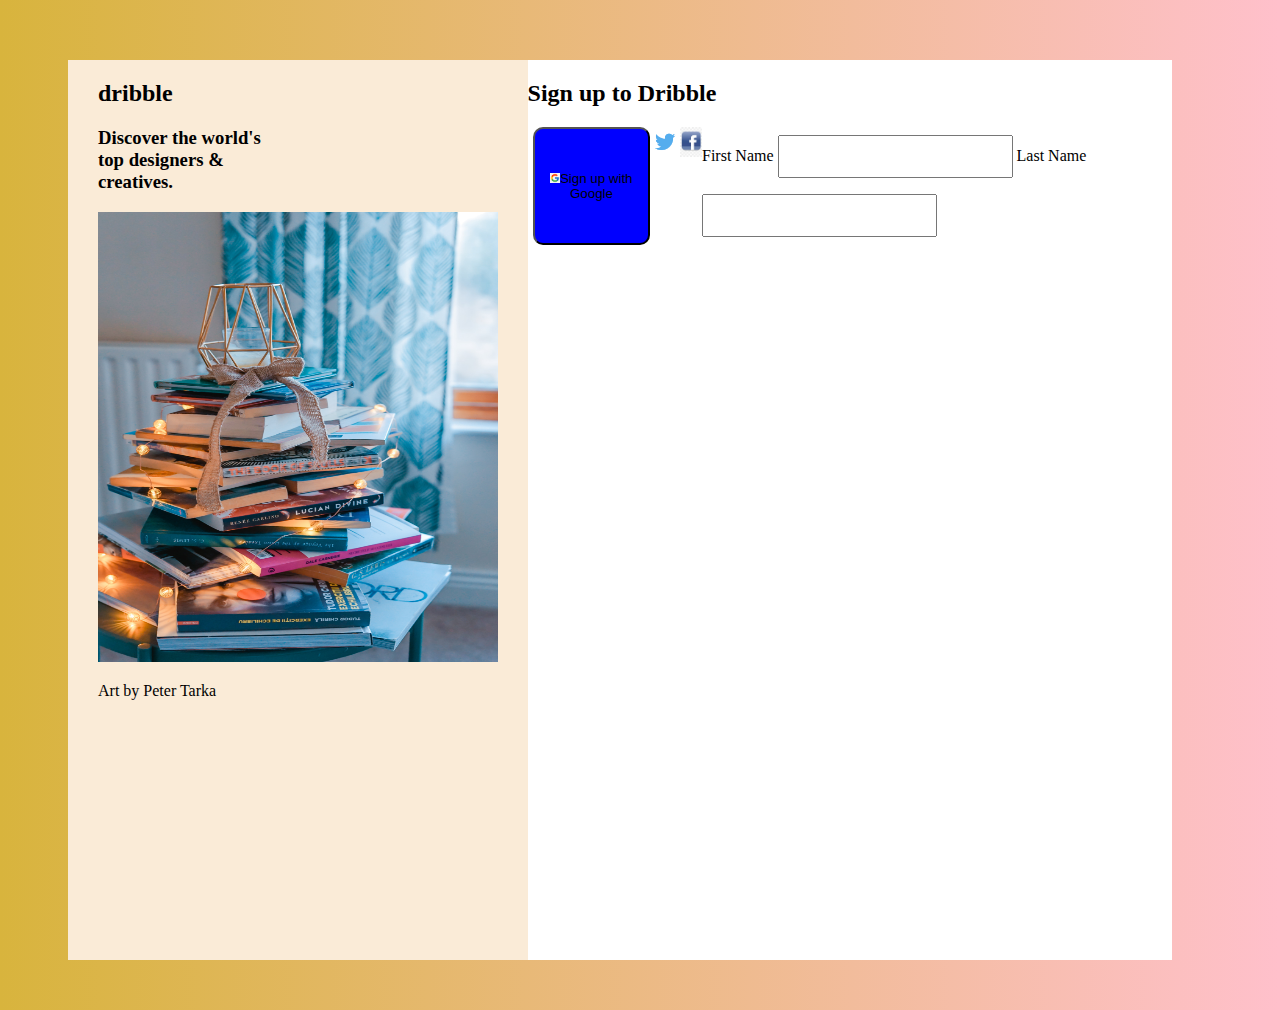
==== index.html @ 08b9e617 "initial commit" ====
<!DOCTYPE html>
<html lang="en">

<head>
    <meta charset="UTF-8">
    <meta http-equiv="X-UA-Compatible" content="IE=edge">
    <meta name="viewport" content="width=device-width, initial-scale=1.0">
    <link rel="stylesheet" href="/styles.css">
    <link rel="stylesheet" href="path/to/font-awesome/css/font-awesome.min.css">

    <title>Form</title>
</head>

<body>
    <div class="container">
        <div class="box1">
            <h2>dribble</h2>
            <h3>Discover the world's <br>top designers & <br>creatives.</h3>
            <img src="/images/toa-heftiba-ip9R11FMbV8-unsplash.jpg" alt="image" height="450px" width="400px">
           <br> <p>Art by Peter Tarka</p>
        </div>
        <div class="box2">
            <h2>Sign up to Dribble</h2>
            <div id="icons">
                <button id="btn">  <img src="/images/google.png" alt="Google" height="10px" ></i></i>Sign up with Google</button> 
                <img src="/images/twitter.png" alt="" height="30px">
                <img src="/images/facebook.jpeg" alt="facebook" height="30px">

<form>
    <label for="fname">First Name</label>
    <input type="text" id="fname" name="fname">
    <label for="lname">Last Name</label>
    <input type="text" id="lname" name="lname">
  </form>
            </div>
           
            
        </div>
    </div>
</body>

</html>
---- styles.css ----
body{
    background-image: linear-gradient(to right,rgb(216, 180, 61),pink);
    height: 100vh;
}
.container{
    display: flex;
    align-items: center;
    margin: 10px 30px 10px 10px;
    padding: 50px 70px 50px 50px;
}
.box1{
    
    background-color: antiquewhite;
    height: 100vh;
    width: 40vw;
    padding-left: 30px;
}
.box2{
background-color: white;
height: 100vh;
width: 60vw;
}
button{
    background-color: rgb(240, 240, 248);
}
#icons{
    display: flex;
    padding-left: 5px;

}
#btn{
    background-color: blue;
    border-radius: 10px;
}
input[type=text] {
    width: 50%;
    padding: 12px 20px;
    margin: 8px 0;
    box-sizing: border-box;
  }
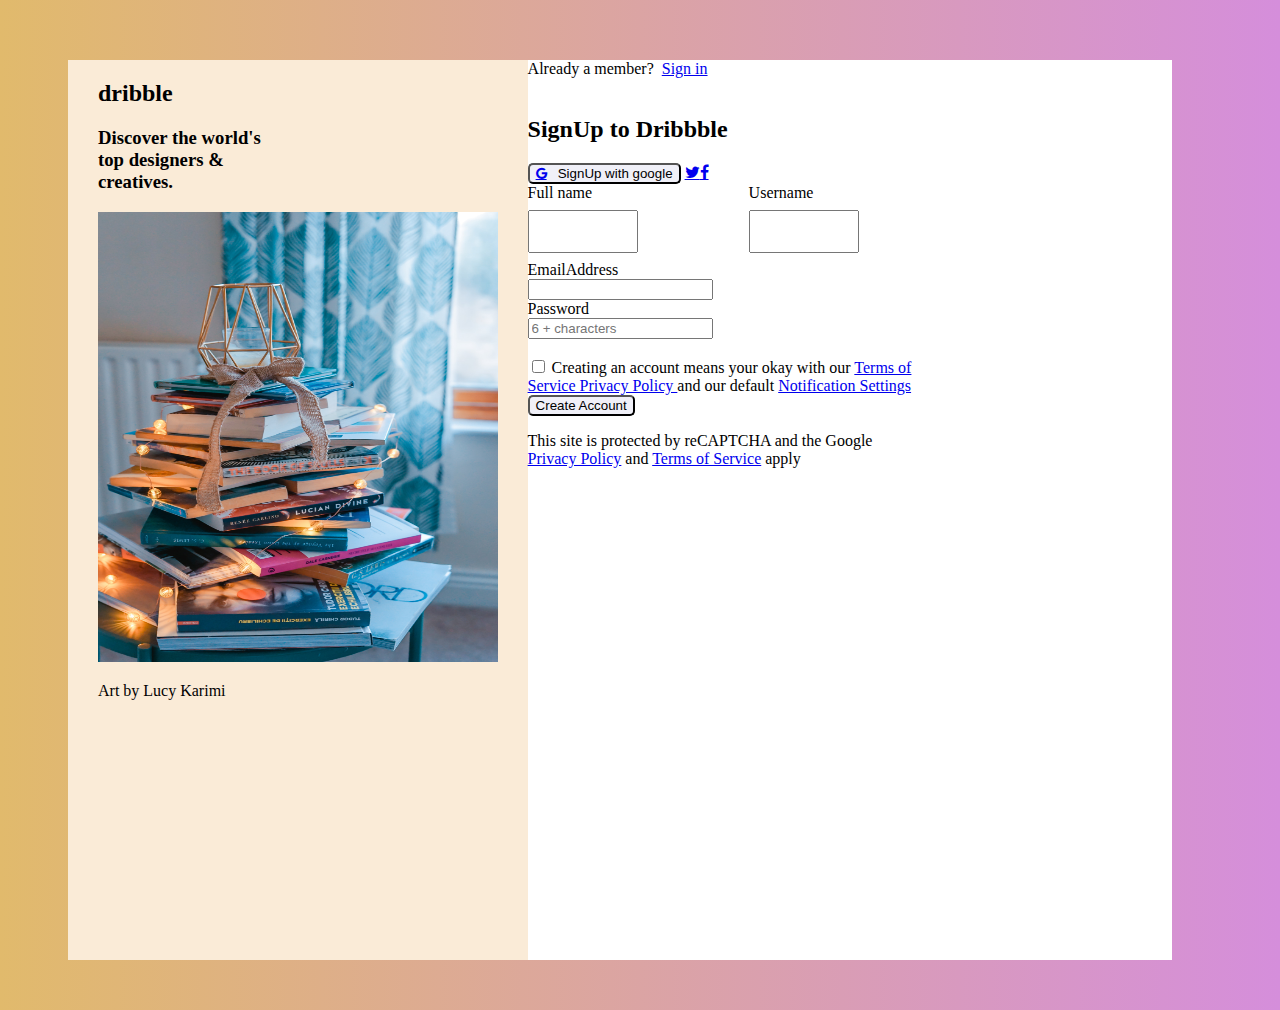
==== commit e2f8f30b: "added sign in page and styling" ====
--- a/index.html
+++ b/index.html
@@ -1,12 +1,23 @@
 <!DOCTYPE html>
 <html lang="en">
-
 <head>
     <meta charset="UTF-8">
     <meta http-equiv="X-UA-Compatible" content="IE=edge">
     <meta name="viewport" content="width=device-width, initial-scale=1.0">
+    <link rel="stylesheet" href="https://fonts.googleapis.com/icon?family=Material+Icons">
+    <link rel="stylesheet" href="https://cdnjs.cloudflare.com/ajax/libs/font-awesome/4.7.0/css/font-awesome.min.css">
+    <link rel="preconnect" href="https://fonts.googleapis.com">
+    <link rel="preconnect" href="https://fonts.gstatic.com" crossorigin>
+    <link
+        href="https://fonts.googleapis.com/css2?family=Dancing+Script&family=Poppins:ital,wght@0,300;1,200;1,300;1,400&family=Ubuntu:ital,wght@0,400;1,300&display=swap"
+        rel="stylesheet">
+    <link rel="preconnect" href="https://fonts.googleapis.com">
+    <link rel="preconnect" href="https://fonts.gstatic.com" crossorigin>
+    <link
+        href="https://fonts.googleapis.com/css2?family=Akshar&family=Dancing+Script&family=Poppins:ital,wght@0,300;1,200;1,300;1,400&family=Ubuntu:ital,wght@0,400;1,300&display=swap"
+        rel="stylesheet">
+
     <link rel="stylesheet" href="/styles.css">
-    <link rel="stylesheet" href="path/to/font-awesome/css/font-awesome.min.css">
 
     <title>Form</title>
 </head>
@@ -17,25 +28,49 @@
             <h2>dribble</h2>
             <h3>Discover the world's <br>top designers & <br>creatives.</h3>
             <img src="/images/toa-heftiba-ip9R11FMbV8-unsplash.jpg" alt="image" height="450px" width="400px">
-           <br> <p>Art by Peter Tarka</p>
+            <br>
+            <p>Art by Lucy Karimi</p>
         </div>
         <div class="box2">
-            <h2>Sign up to Dribble</h2>
-            <div id="icons">
-                <button id="btn">  <img src="/images/google.png" alt="Google" height="10px" ></i></i>Sign up with Google</button> 
-                <img src="/images/twitter.png" alt="" height="30px">
-                <img src="/images/facebook.jpeg" alt="facebook" height="30px">
+            <header>Already a member? &nbsp;<a href="signin.html">Sign in</a></header> <br>
+            <h2>SignUp to Dribbble </h2>
+            <button class="button"><a href="#" class="fa fa-google"></a> &nbsp; SignUp with google</button> <span>
+                <a href="https://www.twitter.com/" class="fa fa-twitter"></a><a href="https://www.facebook.com/"
+                    class="fa fa-facebook"></a></span> <br>
 
-<form>
-    <label for="fname">First Name</label>
-    <input type="text" id="fname" name="fname">
-    <label for="lname">Last Name</label>
-    <input type="text" id="lname" name="lname">
-  </form>
+            <div class="form1">
+                <div>
+                    <label class="label" for="Full Name"> Full name</label> <br>
+                    <input class="input" type="text">
+                </div>
+                <div>
+                    <label class="label" for="Username">Username</label> <br>
+                    <input class="input" type="text">
+                </div>
+
             </div>
-           
-            
+            <div class="email">
+                <label for="Email Address">EmailAddress</label> <br>
+                <input type="email">
+            </div>
+            <div class="password">
+                <label for="password">Password</label> <br>
+                <input type="password" placeholder="6 + characters"> <br> <br>
+            </div>
+            <div class="checkbox">
+                <input type="checkbox"> Creating an account means your okay with our <a href="#">Terms of
+                    <br>Service Privacy Policy </a> and our default <a href="#">Notification Settings</a> <br>
+
+
+            </div>
+            <button class="account">Create Account</button>
+            <p>This site is protected by reCAPTCHA and the Google <br> <a href="#">Privacy Policy</a> and <a
+                    href="#">Terms of Service</a> apply</p>
         </div>
+
+    </div>
+
+    </div>
     </div>
 </body>
 
--- a/styles.css
+++ b/styles.css
@@ -1,40 +1,42 @@
-body{
-    background-image: linear-gradient(to right,rgb(216, 180, 61),pink);
-    height: 100vh;
+body {
+    background-image:linear-gradient(to right,#E1BA6C,#D58EDB);
+  height: 100vh;
 }
-.container{
-    display: flex;
-    align-items: center;
-    margin: 10px 30px 10px 10px;
-    padding: 50px 70px 50px 50px;
+.container {
+  display: flex;
+  align-items: center;
+  margin: 10px 30px 10px 10px;
+  padding: 50px 70px 50px 50px;
 }
-.box1{
-    
-    background-color: antiquewhite;
-    height: 100vh;
-    width: 40vw;
-    padding-left: 30px;
+.box1 {
+  background-color: antiquewhite;
+  height: 100vh;
+  width: 40vw;
+  padding-left: 30px;
 }
-.box2{
-background-color: white;
-height: 100vh;
-width: 60vw;
+.box2 {
+  background-color: white;
+  height: 100vh;
+  width: 60vw;
 }
-button{
-    background-color: rgb(240, 240, 248);
+button {
+  background-color: rgb(240, 240, 248);
+  border-radius: 5px;
 }
-#icons{
-    display: flex;
-    padding-left: 5px;
-
+#icons {
+  display: flex;
+  padding-left: 5px;
 }
-#btn{
-    background-color: blue;
-    border-radius: 10px;
+#btn {
+  background-color: blue;
+  border-radius: 10px;
 }
-input[type=text] {
-    width: 50%;
-    padding: 12px 20px;
-    margin: 8px 0;
-    box-sizing: border-box;
-  }+input[type="text"] {
+  width: 50%;
+  padding: 12px 20px;
+  margin: 8px 0;
+  box-sizing: border-box;
+}
+.form1{
+  display: flex;
+}
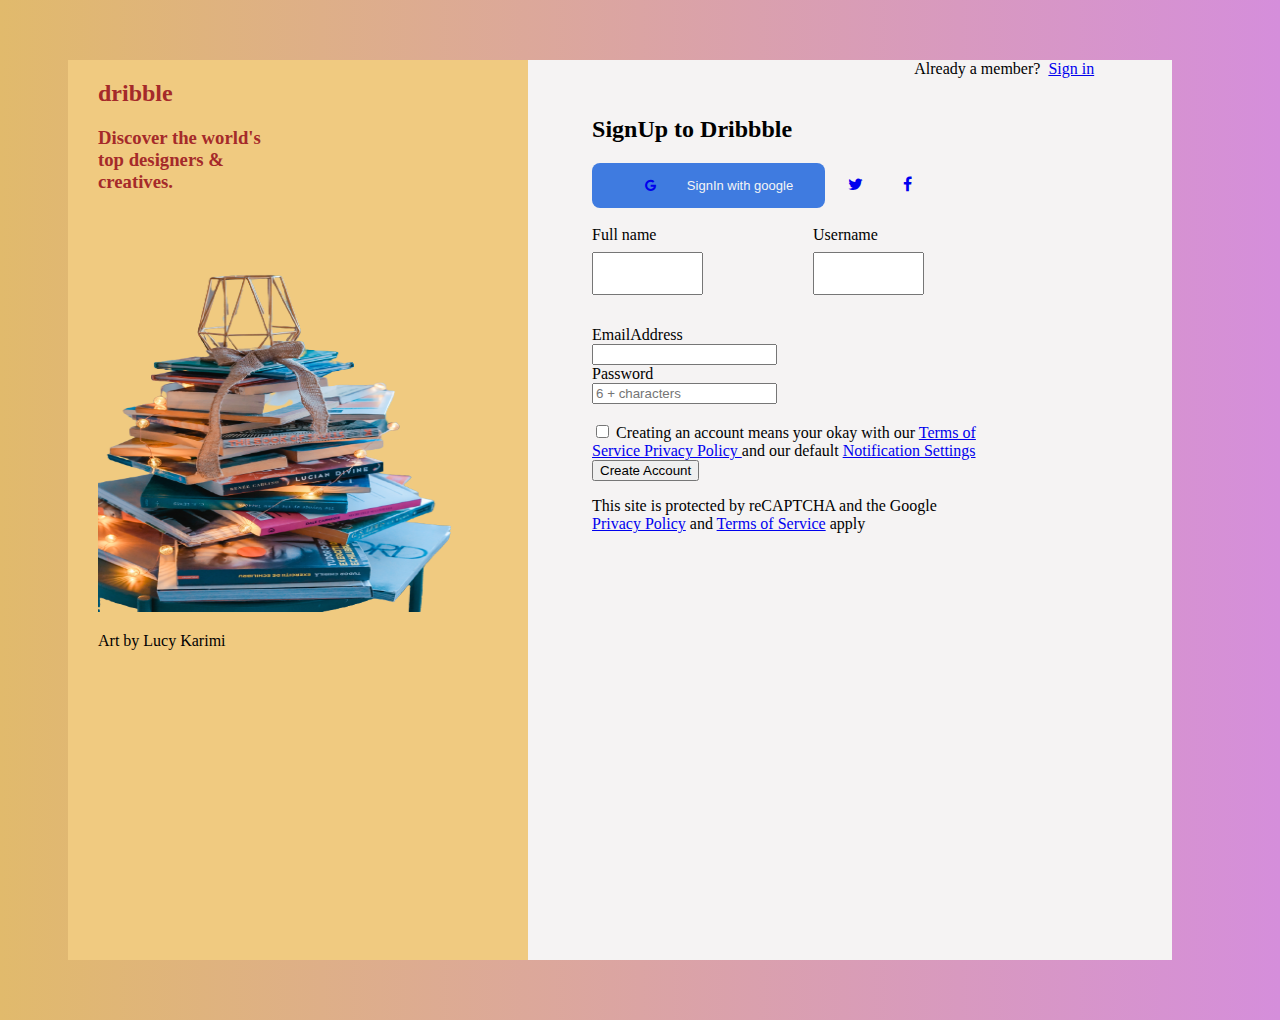
==== commit e0b44e95: "removed image background and modified styles" ====
--- a/index.html
+++ b/index.html
@@ -1,5 +1,6 @@
 <!DOCTYPE html>
 <html lang="en">
+
 <head>
     <meta charset="UTF-8">
     <meta http-equiv="X-UA-Compatible" content="IE=edge">
@@ -25,49 +26,51 @@
 <body>
     <div class="container">
         <div class="box1">
-            <h2>dribble</h2>
+            <h2 class="header1">dribble</h2>
             <h3>Discover the world's <br>top designers & <br>creatives.</h3>
-            <img src="/images/toa-heftiba-ip9R11FMbV8-unsplash.jpg" alt="image" height="450px" width="400px">
+            <img src="/images/toa-heftiba-ip9R11FMbV8-unsplash-removebg-preview.png" alt="image" height="400px" width="400px">
             <br>
             <p>Art by Lucy Karimi</p>
         </div>
         <div class="box2">
             <header>Already a member? &nbsp;<a href="signin.html">Sign in</a></header> <br>
+            <div class="fullform">
+
             <h2>SignUp to Dribbble </h2>
-            <button class="button"><a href="#" class="fa fa-google"></a> &nbsp; SignUp with google</button> <span>
+
+            <button class="button"><a href="#" class="fa fa-google"></a> &nbsp; SignIn with google</button> <span>
                 <a href="https://www.twitter.com/" class="fa fa-twitter"></a><a href="https://www.facebook.com/"
-                    class="fa fa-facebook"></a></span> <br>
+                    class="fa fa-facebook"></a></span> <br> <br>
+                <div class="form1">
+                    <div>
+                        <label class="label" for="Full Name"> Full name</label> <br>
+                        <input class="input" type="text">
+                    </div>
+                    <div>
+                        <label class="label" for="Username">Username</label> <br>
+                        <input class="input" type="text">
+                    </div>
 
-            <div class="form1">
-                <div>
-                    <label class="label" for="Full Name"> Full name</label> <br>
-                    <input class="input" type="text">
                 </div>
-                <div>
-                    <label class="label" for="Username">Username</label> <br>
-                    <input class="input" type="text">
+                <div class="email">
+                    <label for="Email Address">EmailAddress</label> <br>
+                    <input type="email">
                 </div>
-
-            </div>
-            <div class="email">
-                <label for="Email Address">EmailAddress</label> <br>
-                <input type="email">
-            </div>
-            <div class="password">
-                <label for="password">Password</label> <br>
-                <input type="password" placeholder="6 + characters"> <br> <br>
-            </div>
-            <div class="checkbox">
-                <input type="checkbox"> Creating an account means your okay with our <a href="#">Terms of
-                    <br>Service Privacy Policy </a> and our default <a href="#">Notification Settings</a> <br>
+                <div class="password">
+                    <label for="password">Password</label> <br>
+                    <input type="password" placeholder="6 + characters"> <br> <br>
+                </div>
+                <div class="checkbox">
+                    <input type="checkbox"> Creating an account means your okay with our <a href="#">Terms of
+                        <br>Service Privacy Policy </a> and our default <a href="#">Notification Settings</a> <br>
 
 
+                </div>
+                <button class="account">Create Account</button>
+                <p>This site is protected by reCAPTCHA and the Google <br> <a href="#">Privacy Policy</a> and <a
+                        href="#">Terms of Service</a> apply</p>
             </div>
-            <button class="account">Create Account</button>
-            <p>This site is protected by reCAPTCHA and the Google <br> <a href="#">Privacy Policy</a> and <a
-                    href="#">Terms of Service</a> apply</p>
         </div>
-
     </div>
 
     </div>
--- a/styles.css
+++ b/styles.css
@@ -1,6 +1,12 @@
 body {
-    background-image:linear-gradient(to right,#E1BA6C,#D58EDB);
-  height: 100vh;
+  background-image: linear-gradient(to right, #e1ba6c, #d58edb);
+  align-items: center;
+}
+.header1{
+  color: brown;
+}
+h3{
+  color: brown;
 }
 .container {
   display: flex;
@@ -8,27 +14,41 @@
   margin: 10px 30px 10px 10px;
   padding: 50px 70px 50px 50px;
 }
+header{
+  margin-left: 60%;
+
+}
 .box1 {
-  background-color: antiquewhite;
+  background-color: #f0ca80;
   height: 100vh;
   width: 40vw;
   padding-left: 30px;
 }
 .box2 {
-  background-color: white;
+  background-color: rgb(245, 243, 243);
   height: 100vh;
   width: 60vw;
 }
-button {
-  background-color: rgb(240, 240, 248);
-  border-radius: 5px;
+.button {
+  align-items: center;
+  background-color: #3f7be0;
+  color: whitesmoke;
+  border: none;
+  border-radius: 8px;
+  padding: 15px 32px;
+  text-align: center;
+  text-decoration: none;
+  display: inline-block;
+  font-size: 13px;
 }
-#icons {
-  display: flex;
-  padding-left: 5px;
+.fa {
+  padding: 1px;
+  width: 50px;
+  text-align: center;
+  text-decoration: none;
 }
 #btn {
-  background-color: blue;
+  background-color: rgb(15, 15, 247);
   border-radius: 10px;
 }
 input[type="text"] {
@@ -37,6 +57,11 @@
   margin: 8px 0;
   box-sizing: border-box;
 }
-.form1{
+.form1 {
   display: flex;
+  height: 100px ;
+
 }
+.fullform{
+  margin-left: 10%;
+}
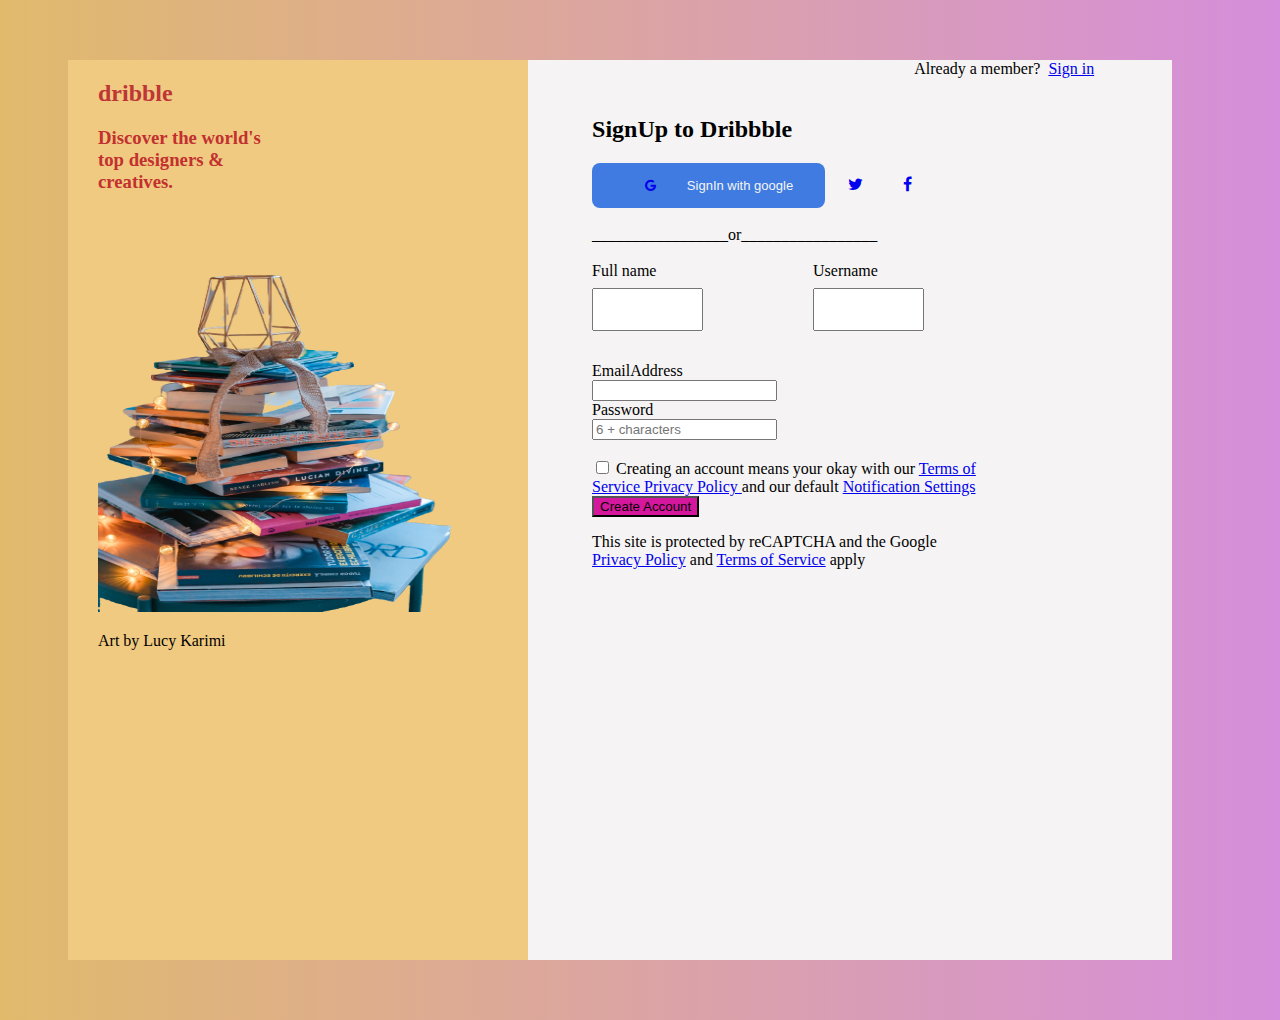
==== commit 4eeb85ca: "added lines and styled" ====
--- a/index.html
+++ b/index.html
@@ -28,7 +28,8 @@
         <div class="box1">
             <h2 class="header1">dribble</h2>
             <h3>Discover the world's <br>top designers & <br>creatives.</h3>
-            <img src="/images/toa-heftiba-ip9R11FMbV8-unsplash-removebg-preview.png" alt="image" height="400px" width="400px">
+            <img src="/images/toa-heftiba-ip9R11FMbV8-unsplash-removebg-preview.png" alt="image" height="400px"
+                width="400px">
             <br>
             <p>Art by Lucy Karimi</p>
         </div>
@@ -36,11 +37,15 @@
             <header>Already a member? &nbsp;<a href="signin.html">Sign in</a></header> <br>
             <div class="fullform">
 
-            <h2>SignUp to Dribbble </h2>
+                <h2>SignUp to Dribbble </h2>
 
-            <button class="button"><a href="#" class="fa fa-google"></a> &nbsp; SignIn with google</button> <span>
-                <a href="https://www.twitter.com/" class="fa fa-twitter"></a><a href="https://www.facebook.com/"
-                    class="fa fa-facebook"></a></span> <br> <br>
+                <button class="button"><a href="#" class="fa fa-google"></a> &nbsp; SignIn with google</button> <span>
+                    <a href="https://www.twitter.com/" class="fa fa-twitter"></a><a href="https://www.facebook.com/"
+                        class="fa fa-facebook"></a></span> <br> <br>
+                <div class="line">
+                    <h>_________________or_________________</h>
+                </div>
+                <br>
                 <div class="form1">
                     <div>
                         <label class="label" for="Full Name"> Full name</label> <br>
--- a/styles.css
+++ b/styles.css
@@ -3,10 +3,10 @@
   align-items: center;
 }
 .header1{
-  color: brown;
+  color: rgb(190, 54, 54);
 }
 h3{
-  color: brown;
+  color: rgb(194, 48, 48);
 }
 .container {
   display: flex;
@@ -16,6 +16,10 @@
 }
 header{
   margin-left: 60%;
+
+}
+.class{
+  padding-left: 150px;
 
 }
 .box1 {
@@ -41,6 +45,9 @@
   display: inline-block;
   font-size: 13px;
 }
+.account{
+  background-color: rgb(212, 23, 156);
+}
 .fa {
   padding: 1px;
   width: 50px;
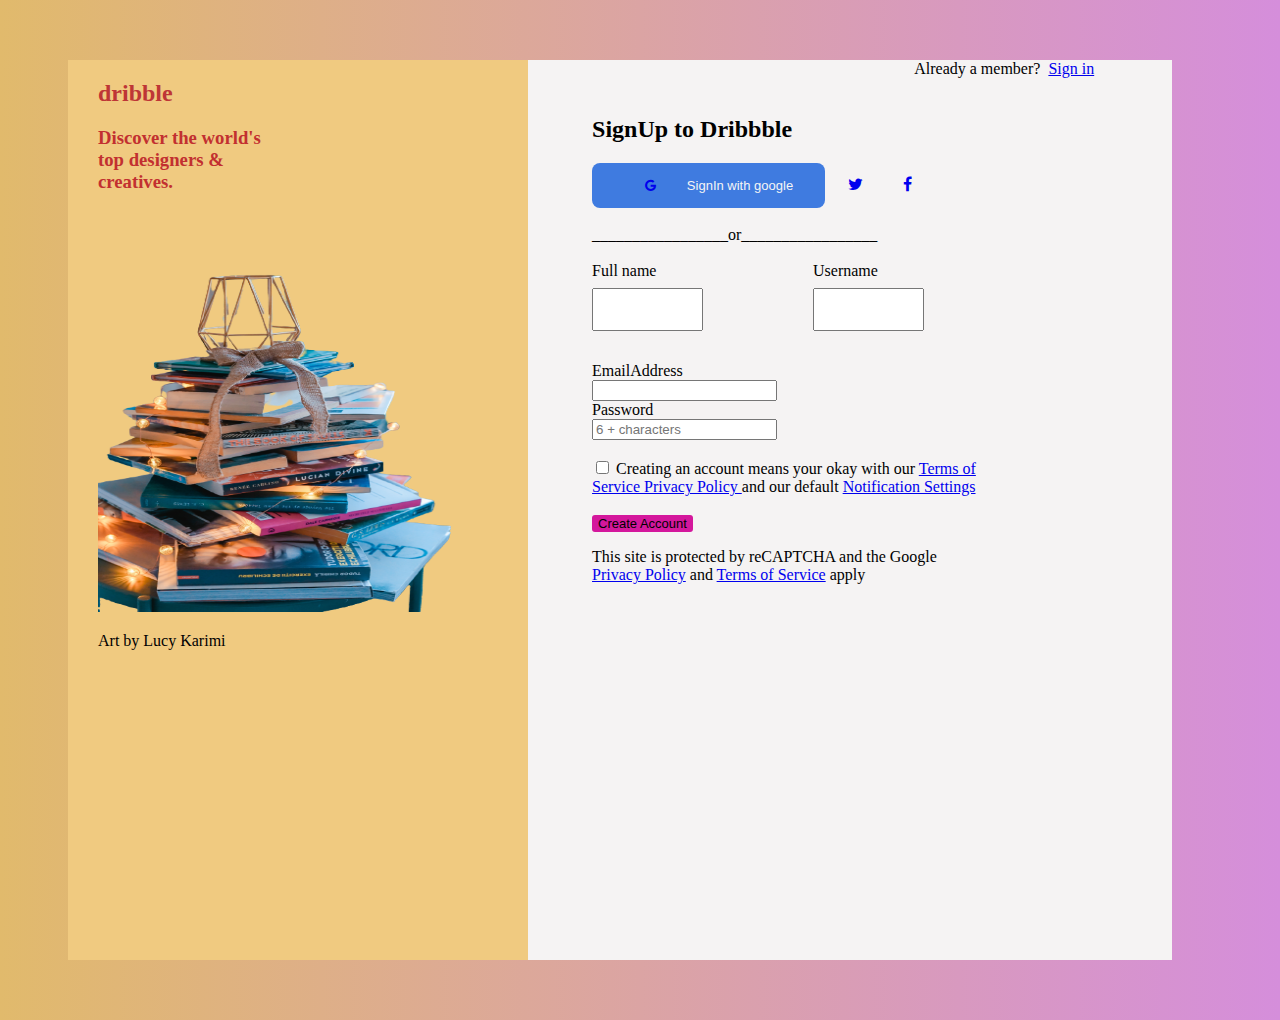
==== commit 2f65adbd: "styled button" ====
--- a/index.html
+++ b/index.html
@@ -71,7 +71,9 @@
 
 
                 </div>
+                <br>
                 <button class="account">Create Account</button>
+                <br>
                 <p>This site is protected by reCAPTCHA and the Google <br> <a href="#">Privacy Policy</a> and <a
                         href="#">Terms of Service</a> apply</p>
             </div>
--- a/styles.css
+++ b/styles.css
@@ -47,6 +47,14 @@
 }
 .account{
   background-color: rgb(212, 23, 156);
+  border-radius: 3px;
+  text-align: center;
+  border: none;
+  display: inline-block;
+
+  font-size: 13px;
+
+
 }
 .fa {
   padding: 1px;
